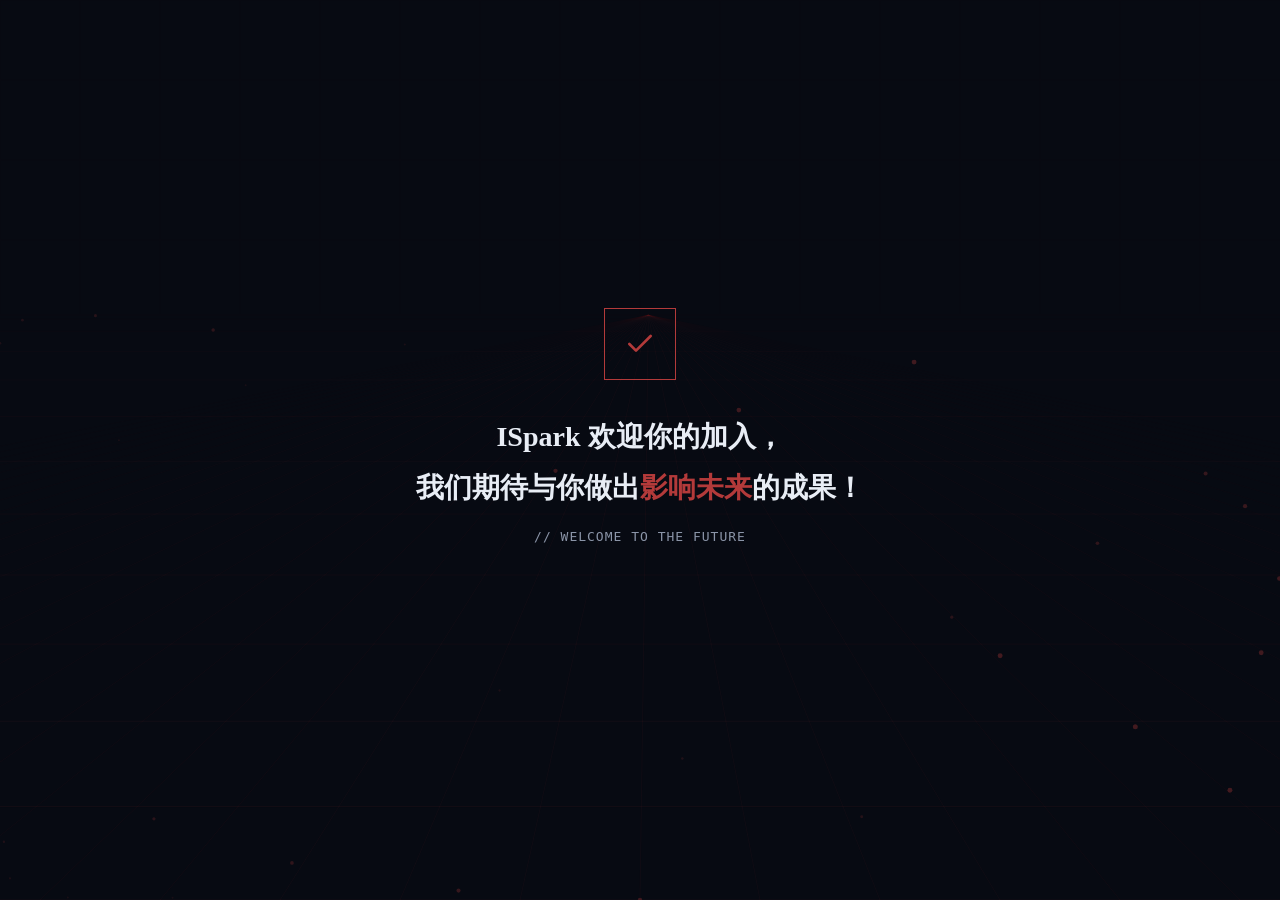
==== accept.html @ aa2bd3c0 "Add standalone offer response pages" ====
<!DOCTYPE html>
<html lang="zh-CN">
<head>
  <meta charset="UTF-8">
  <meta name="viewport" content="width=device-width,initial-scale=1">
  <title>接受 Offer - ISpark Offer Letter</title>
  <link rel="stylesheet" href="https://miaoda.feishu.cn/fonts/css2?family=Noto+Serif+SC:wght@400;600;700;900&family=Noto+Sans+SC:wght@300;400;500;700&family=JetBrains+Mono:wght@400;500&display=swap">
  <link rel="stylesheet" href="./result-page.css">
  <meta name="description" content="ISpark Offer 接受确认">
</head>
<body>
  <canvas id="grid-canvas"></canvas>
  <main class="result-view">
    <div class="result-icon accept"><svg viewBox="0 0 24 24" fill="none" stroke-width="2" stroke-linecap="round" stroke-linejoin="round"><path d="M20 6L9 17l-5-5"></path></svg></div>
    <div class="result-text">ISpark 欢迎你的加入，<br>我们期待与你做出<span class="accent-word">影响未来</span>的成果！</div>
    <div class="result-sub">// WELCOME TO THE FUTURE</div>
  </main>
  <script src="./background.js"></script>
</body>
</html>
---- result-page.css ----
:root {
  --bg-deep: #070A12;
  --ink: #E8EDF5;
  --ink-dim: #8B95A8;
  --accent: #B33A3A;
  --gold: #E8B84B;
  --line: rgba(179, 58, 58, 0.18);
}

* {
  box-sizing: border-box;
  margin: 0;
  padding: 0;
}

html,
body {
  min-height: 100%;
  overflow-x: hidden;
  background: var(--bg-deep);
  color: var(--ink);
  font-family: 'Noto Sans SC', -apple-system, BlinkMacSystemFont, 'Segoe UI', sans-serif;
}

#grid-canvas {
  position: fixed;
  inset: 0;
  width: 100%;
  height: 100%;
  z-index: 0;
  pointer-events: none;
}

.result-view {
  position: relative;
  z-index: 1;
  min-height: 100vh;
  display: flex;
  flex-direction: column;
  align-items: center;
  justify-content: center;
  text-align: center;
  padding: 48px 24px;
  animation: fadeIn .5s ease;
}

@keyframes fadeIn {
  from {
    opacity: 0;
    transform: translateY(12px);
  }

  to {
    opacity: 1;
    transform: translateY(0);
  }
}

.result-icon {
  width: 72px;
  height: 72px;
  margin-bottom: 32px;
  display: flex;
  align-items: center;
  justify-content: center;
  border: 1px solid var(--line);
}

.result-icon svg {
  width: 32px;
  height: 32px;
}

.result-icon.accept {
  border-color: var(--accent);
}

.result-icon.accept svg {
  stroke: var(--accent);
}

.result-icon.think {
  border-color: var(--gold);
}

.result-icon.think svg {
  stroke: var(--gold);
}

.result-icon.reject {
  border-color: rgba(255, 140, 140, .3);
}

.result-icon.reject svg {
  stroke: #FF8888;
}

.result-text {
  max-width: 560px;
  margin-bottom: 16px;
  color: var(--ink);
  font-family: 'Noto Serif SC', serif;
  font-size: clamp(20px, 3.5vw, 28px);
  font-weight: 600;
  line-height: 1.8;
}

.accent-word {
  color: var(--accent);
}

.result-sub {
  margin-bottom: 48px;
  color: var(--ink-dim);
  font-family: 'JetBrains Mono', monospace;
  font-size: 13px;
  letter-spacing: 1px;
}

.btn-back {
  display: inline-block;
  padding: 12px 36px;
  background: transparent;
  border: 1px solid var(--line);
  color: var(--ink-dim);
  font-family: 'Noto Sans SC', sans-serif;
  font-size: 14px;
  letter-spacing: 1px;
  text-decoration: none;
  transition: all .25s ease;
}

.btn-back:hover {
  border-color: var(--accent);
  color: var(--accent);
}

@media (prefers-reduced-motion: reduce) {
  .result-view,
  .btn-back {
    animation: none;
    transition: none;
  }
}
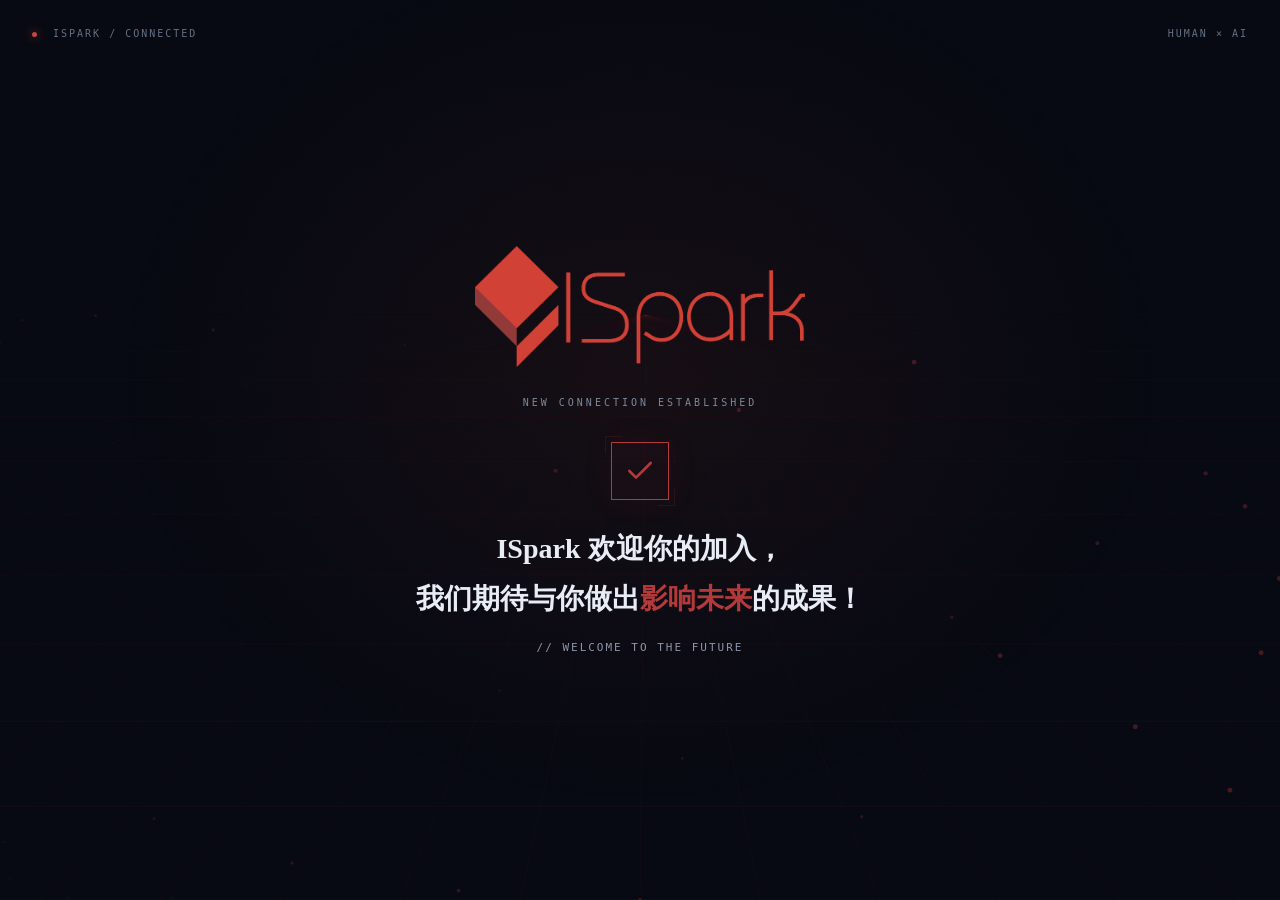
==== commit 01a4e4e9: "Enhance accept page with permanent logo and analog glitch effects" ====
--- a/accept.html
+++ b/accept.html
@@ -7,14 +7,20 @@
   <link rel="stylesheet" href="https://miaoda.feishu.cn/fonts/css2?family=Noto+Serif+SC:wght@400;600;700;900&family=Noto+Sans+SC:wght@300;400;500;700&family=JetBrains+Mono:wght@400;500&display=swap">
   <link rel="stylesheet" href="./result-page.css">
   <meta name="description" content="ISpark Offer 接受确认">
+  <link rel="stylesheet" href="./accept-effects.css">
 </head>
-<body>
+<body class="accept-page">
   <canvas id="grid-canvas"></canvas>
+  <div class="signal-hud" aria-hidden="true"><span><i></i> ISPARK / CONNECTED</span><span>HUMAN × AI</span></div>
+  <canvas id="glitch-canvas" aria-hidden="true"></canvas>
   <main class="result-view">
+    <img class="brand-logo" src="./assets/ispark-logo.png" alt="ISpark" width="1600" height="586">
+    <div class="connection-label" aria-hidden="true">NEW CONNECTION ESTABLISHED</div>
     <div class="result-icon accept"><svg viewBox="0 0 24 24" fill="none" stroke-width="2" stroke-linecap="round" stroke-linejoin="round"><path d="M20 6L9 17l-5-5"></path></svg></div>
     <div class="result-text">ISpark 欢迎你的加入，<br>我们期待与你做出<span class="accent-word">影响未来</span>的成果！</div>
     <div class="result-sub">// WELCOME TO THE FUTURE</div>
   </main>
   <script src="./background.js"></script>
+  <script src="./accept-effects.js"></script>
 </body>
 </html>
--- a/accept-effects.css
+++ b/accept-effects.css
@@ -0,0 +1,21 @@
+.accept-page { background: #070a12; }
+.accept-page::before { content: ''; position: fixed; inset: 0; pointer-events: none; background: radial-gradient(ellipse at 50% 42%, rgba(179,58,58,.09), transparent 58%); }
+.brand-logo { width: clamp(190px, 28vw, 330px); height: auto; margin-bottom: 30px; }
+.connection-label { font: 10px 'JetBrains Mono', monospace; letter-spacing: 3px; color: #7c899b; margin-bottom: 34px; }
+.accept-page .result-icon { width: 58px; height: 58px; position: relative; margin-bottom: 24px; background: rgba(179,58,58,.04); box-shadow: 0 0 32px rgba(179,58,58,.08); }
+.accept-page .result-icon::after { content: ''; position: absolute; inset: -7px; border: 1px solid rgba(179,58,58,.15); clip-path: polygon(0 0,25% 0,25% 2%,2% 2%,2% 25%,0 25%,0 0,100% 100%,75% 100%,75% 98%,98% 98%,98% 75%,100% 75%,100% 100%); }
+.accept-page .result-sub { font-size: 11px; letter-spacing: 2px; margin-bottom: 0; }
+.signal-hud { position: fixed; top: 28px; left: 32px; right: 32px; display: flex; justify-content: space-between; z-index: 2; color: #637084; font: 10px 'JetBrains Mono', monospace; letter-spacing: 2px; pointer-events: none; }
+.signal-hud i { display: inline-block; width: 5px; height: 5px; background: #be4a44; border-radius: 50%; margin-right: 8px; box-shadow: 0 0 10px #b33a3a; }
+#glitch-canvas { position: fixed; inset: 0; width: 100%; height: 100%; z-index: 3; pointer-events: none; }
+.accept-page.is-glitching .result-view { animation: signal-break .42s steps(1) both; }
+@keyframes signal-break {
+  0%, 100% { transform: translate(0); filter: none; }
+  12% { transform: translate(-5px,1px); filter: drop-shadow(3px 0 rgba(80,190,220,.65)) drop-shadow(-3px 0 rgba(230,65,65,.65)); }
+  28% { transform: translate(4px,-1px); clip-path: inset(0 0 2% 0); }
+  42% { transform: translate(-2px,0); filter: drop-shadow(5px 0 rgba(80,190,220,.5)); }
+  60% { transform: translate(3px,1px); filter: drop-shadow(-4px 0 rgba(230,65,65,.65)); }
+  78% { transform: translate(0); filter: none; }
+}
+@media (max-width: 600px) { .signal-hud { top: 22px; left: 20px; right: 20px; font-size: 8px; letter-spacing: 1px; } .connection-label { font-size: 8px; letter-spacing: 2px; } .accept-page .result-view { min-height: 100svh; padding-top: 80px; padding-bottom: 64px; } }
+@media (prefers-reduced-motion: reduce) { .accept-page.is-glitching .result-view { animation: none; } #glitch-canvas { display: none; } }
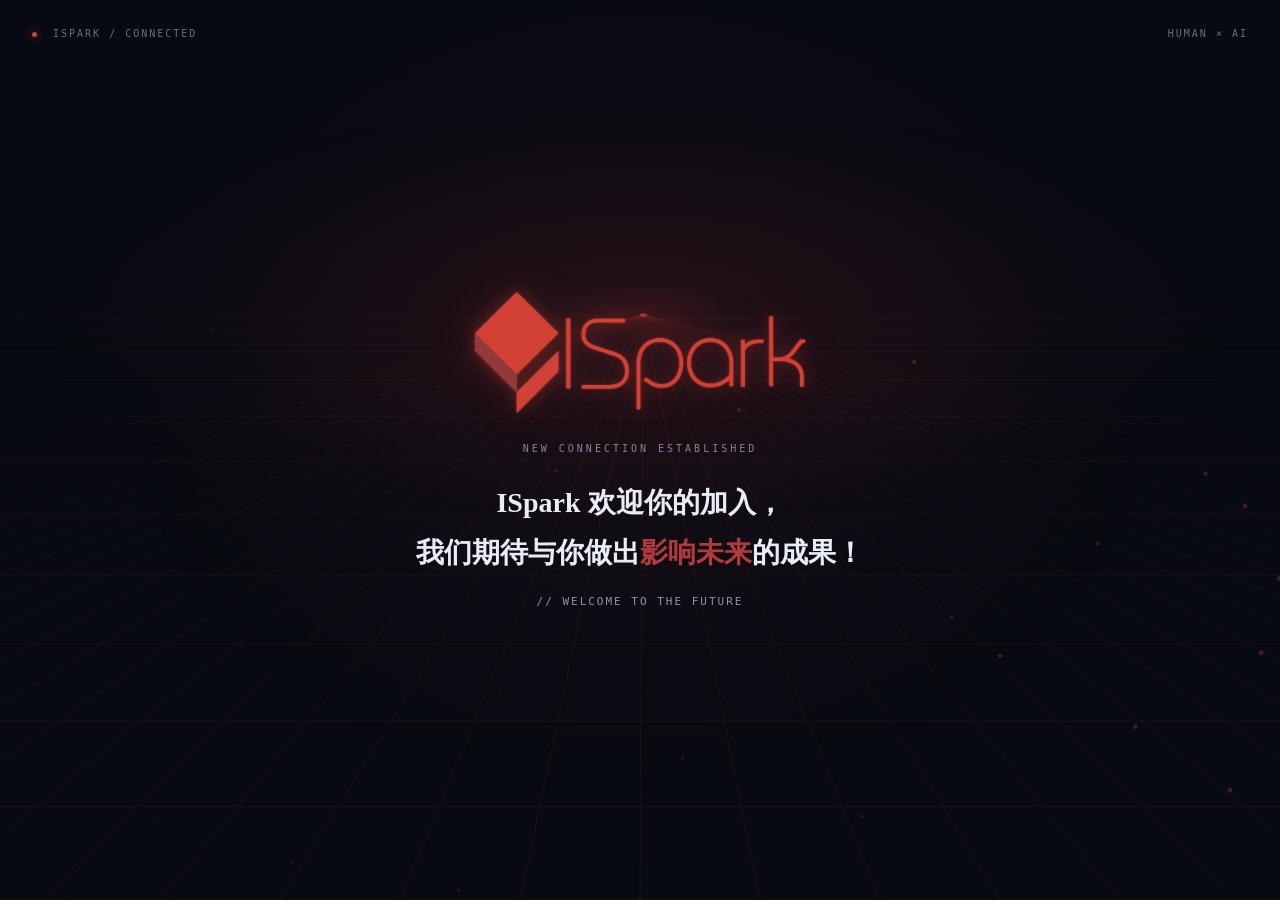
==== commit e1e13c69: "Remove confirmation icon and intensify random screen interference" ====
--- a/accept.html
+++ b/accept.html
@@ -16,7 +16,6 @@
   <main class="result-view">
     <img class="brand-logo" src="./assets/ispark-logo.png" alt="ISpark" width="1600" height="586">
     <div class="connection-label" aria-hidden="true">NEW CONNECTION ESTABLISHED</div>
-    <div class="result-icon accept"><svg viewBox="0 0 24 24" fill="none" stroke-width="2" stroke-linecap="round" stroke-linejoin="round"><path d="M20 6L9 17l-5-5"></path></svg></div>
     <div class="result-text">ISpark 欢迎你的加入，<br>我们期待与你做出<span class="accent-word">影响未来</span>的成果！</div>
     <div class="result-sub">// WELCOME TO THE FUTURE</div>
   </main>
--- a/accept-effects.css
+++ b/accept-effects.css
@@ -1,6 +1,6 @@
 .accept-page { background: #070a12; }
 .accept-page::before { content: ''; position: fixed; inset: 0; pointer-events: none; background: radial-gradient(ellipse at 50% 42%, rgba(179,58,58,.09), transparent 58%); }
-.brand-logo { width: clamp(190px, 28vw, 330px); height: auto; margin-bottom: 30px; }
+.brand-logo { width: clamp(190px, 28vw, 330px); height: auto; margin-bottom: 30px; filter: drop-shadow(0 0 1px rgba(207,63,51,.7)) drop-shadow(0 0 8px rgba(207,63,51,.35)) drop-shadow(0 0 22px rgba(207,63,51,.16)); }
 .connection-label { font: 10px 'JetBrains Mono', monospace; letter-spacing: 3px; color: #7c899b; margin-bottom: 34px; }
 .accept-page .result-icon { width: 58px; height: 58px; position: relative; margin-bottom: 24px; background: rgba(179,58,58,.04); box-shadow: 0 0 32px rgba(179,58,58,.08); }
 .accept-page .result-icon::after { content: ''; position: absolute; inset: -7px; border: 1px solid rgba(179,58,58,.15); clip-path: polygon(0 0,25% 0,25% 2%,2% 2%,2% 25%,0 25%,0 0,100% 100%,75% 100%,75% 98%,98% 98%,98% 75%,100% 75%,100% 100%); }
@@ -8,14 +8,10 @@
 .signal-hud { position: fixed; top: 28px; left: 32px; right: 32px; display: flex; justify-content: space-between; z-index: 2; color: #637084; font: 10px 'JetBrains Mono', monospace; letter-spacing: 2px; pointer-events: none; }
 .signal-hud i { display: inline-block; width: 5px; height: 5px; background: #be4a44; border-radius: 50%; margin-right: 8px; box-shadow: 0 0 10px #b33a3a; }
 #glitch-canvas { position: fixed; inset: 0; width: 100%; height: 100%; z-index: 3; pointer-events: none; }
-.accept-page.is-glitching .result-view { animation: signal-break .42s steps(1) both; }
-@keyframes signal-break {
-  0%, 100% { transform: translate(0); filter: none; }
-  12% { transform: translate(-5px,1px); filter: drop-shadow(3px 0 rgba(80,190,220,.65)) drop-shadow(-3px 0 rgba(230,65,65,.65)); }
-  28% { transform: translate(4px,-1px); clip-path: inset(0 0 2% 0); }
-  42% { transform: translate(-2px,0); filter: drop-shadow(5px 0 rgba(80,190,220,.5)); }
-  60% { transform: translate(3px,1px); filter: drop-shadow(-4px 0 rgba(230,65,65,.65)); }
-  78% { transform: translate(0); filter: none; }
-}
 @media (max-width: 600px) { .signal-hud { top: 22px; left: 20px; right: 20px; font-size: 8px; letter-spacing: 1px; } .connection-label { font-size: 8px; letter-spacing: 2px; } .accept-page .result-view { min-height: 100svh; padding-top: 80px; padding-bottom: 64px; } }
 @media (prefers-reduced-motion: reduce) { .accept-page.is-glitching .result-view { animation: none; } #glitch-canvas { display: none; } }
+
+/* Keep the logo anchored while bringing the welcome copy into the removed icon space. */
+.accept-page .result-view { transform: translateY(-41px); }
+.accept-page .brand-logo { margin-top: 82px; }
+.accept-page .connection-label { margin-bottom: 24px; }
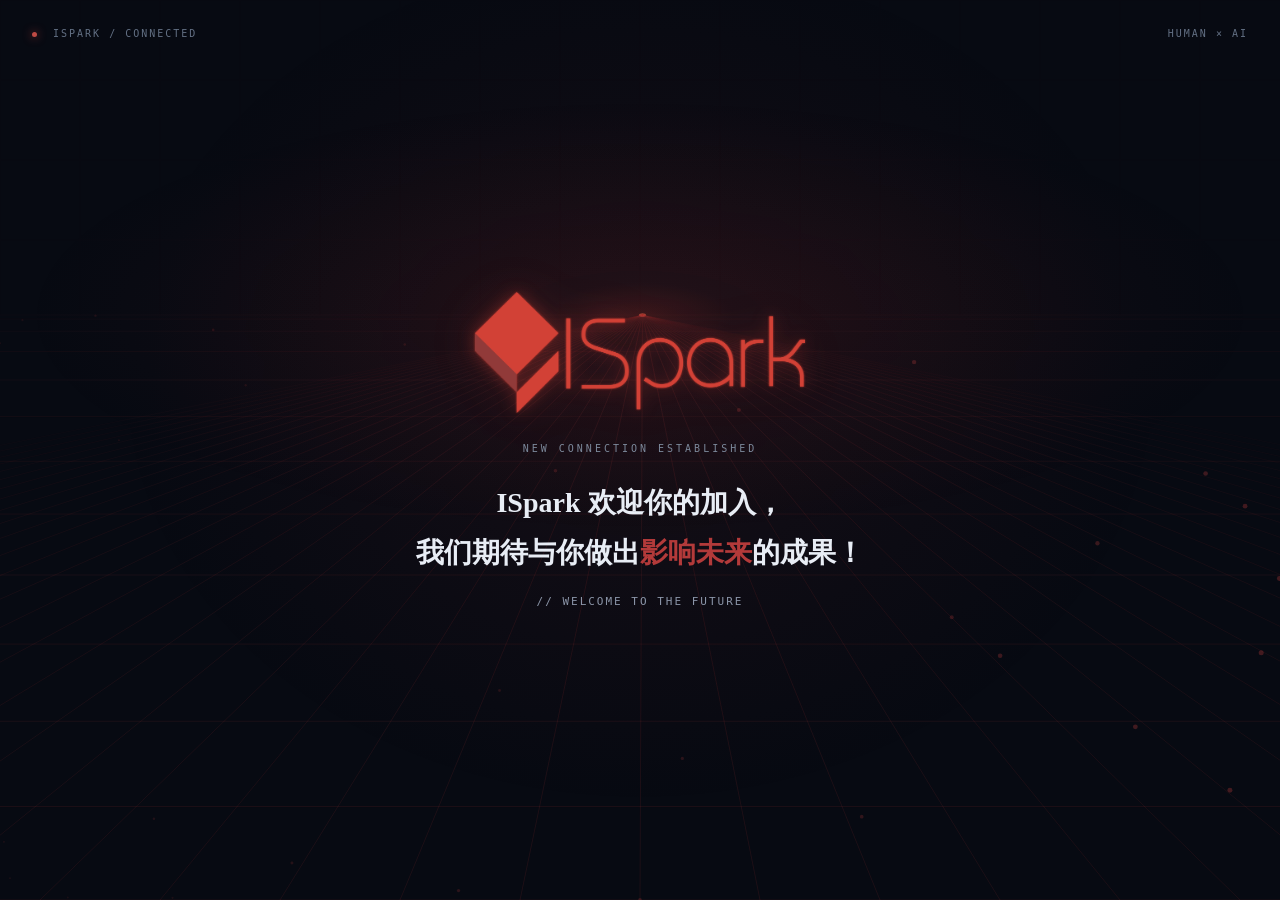
==== commit 3f765211: "Add transient pixel displacement and increase irregular fault activity" ====
--- a/accept.html
+++ b/accept.html
@@ -10,6 +10,14 @@
   <link rel="stylesheet" href="./accept-effects.css">
 </head>
 <body class="accept-page">
+  <svg width="0" height="0" aria-hidden="true" style="position:absolute;pointer-events:none">
+    <defs>
+      <filter id="signal-warp" x="-20%" y="-20%" width="140%" height="140%" color-interpolation-filters="sRGB">
+        <feTurbulence id="warp-noise" type="turbulence" baseFrequency="0.002 0.09" numOctaves="1" seed="1" result="noise"/>
+        <feDisplacementMap id="warp-displacement" in="SourceGraphic" in2="noise" scale="0" xChannelSelector="R" yChannelSelector="G"/>
+      </filter>
+    </defs>
+  </svg>
   <canvas id="grid-canvas"></canvas>
   <div class="signal-hud" aria-hidden="true"><span><i></i> ISPARK / CONNECTED</span><span>HUMAN × AI</span></div>
   <canvas id="glitch-canvas" aria-hidden="true"></canvas>
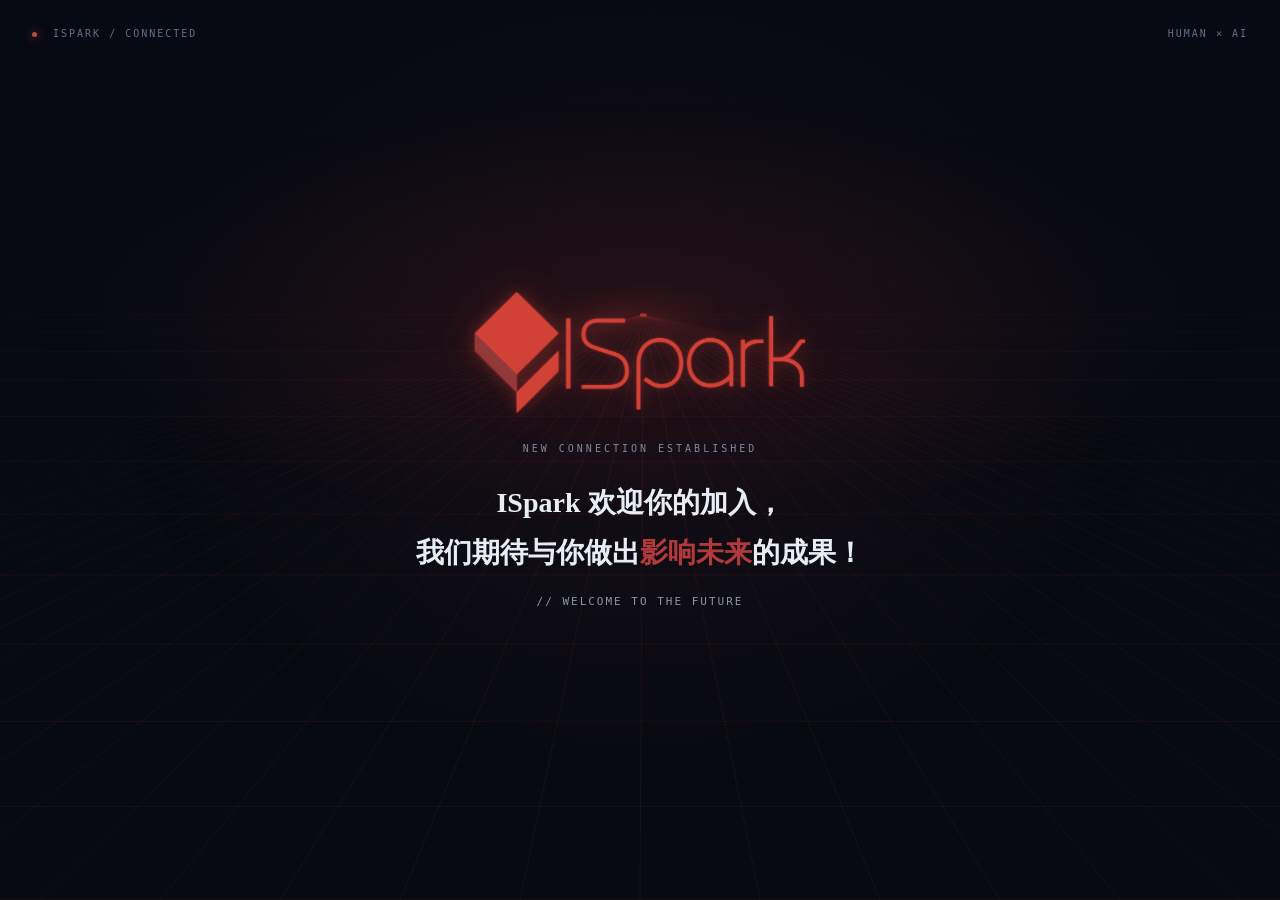
==== commit 3778a2ab: "Keep only wave and horizontal tear displacement; remove all noise overlays" ====
--- a/accept.html
+++ b/accept.html
@@ -14,20 +14,23 @@
     <defs>
       <filter id="signal-warp" x="-20%" y="-20%" width="140%" height="140%" color-interpolation-filters="sRGB">
         <feTurbulence id="warp-noise" type="turbulence" baseFrequency="0.002 0.09" numOctaves="1" seed="1" result="noise"/>
-        <feDisplacementMap id="warp-displacement" in="SourceGraphic" in2="noise" scale="0" xChannelSelector="R" yChannelSelector="G"/>
+        <feComponentTransfer in="noise" result="horizontal-noise">
+          <feFuncR id="warp-profile" type="identity"/>
+          <feFuncG type="linear" slope="0" intercept="0.5"/>
+        </feComponentTransfer>
+        <feDisplacementMap id="warp-displacement" in="SourceGraphic" in2="horizontal-noise" scale="0" xChannelSelector="R" yChannelSelector="G"/>
       </filter>
     </defs>
   </svg>
   <canvas id="grid-canvas"></canvas>
   <div class="signal-hud" aria-hidden="true"><span><i></i> ISPARK / CONNECTED</span><span>HUMAN × AI</span></div>
-  <canvas id="glitch-canvas" aria-hidden="true"></canvas>
   <main class="result-view">
     <img class="brand-logo" src="./assets/ispark-logo.png" alt="ISpark" width="1600" height="586">
     <div class="connection-label" aria-hidden="true">NEW CONNECTION ESTABLISHED</div>
     <div class="result-text">ISpark 欢迎你的加入，<br>我们期待与你做出<span class="accent-word">影响未来</span>的成果！</div>
     <div class="result-sub">// WELCOME TO THE FUTURE</div>
   </main>
-  <script src="./background.js"></script>
-  <script src="./accept-effects.js"></script>
+  <script src="./background.js?v=20261015-clean"></script>
+  <script src="./accept-effects.js?v=20261015-wave-tear-only"></script>
 </body>
 </html>
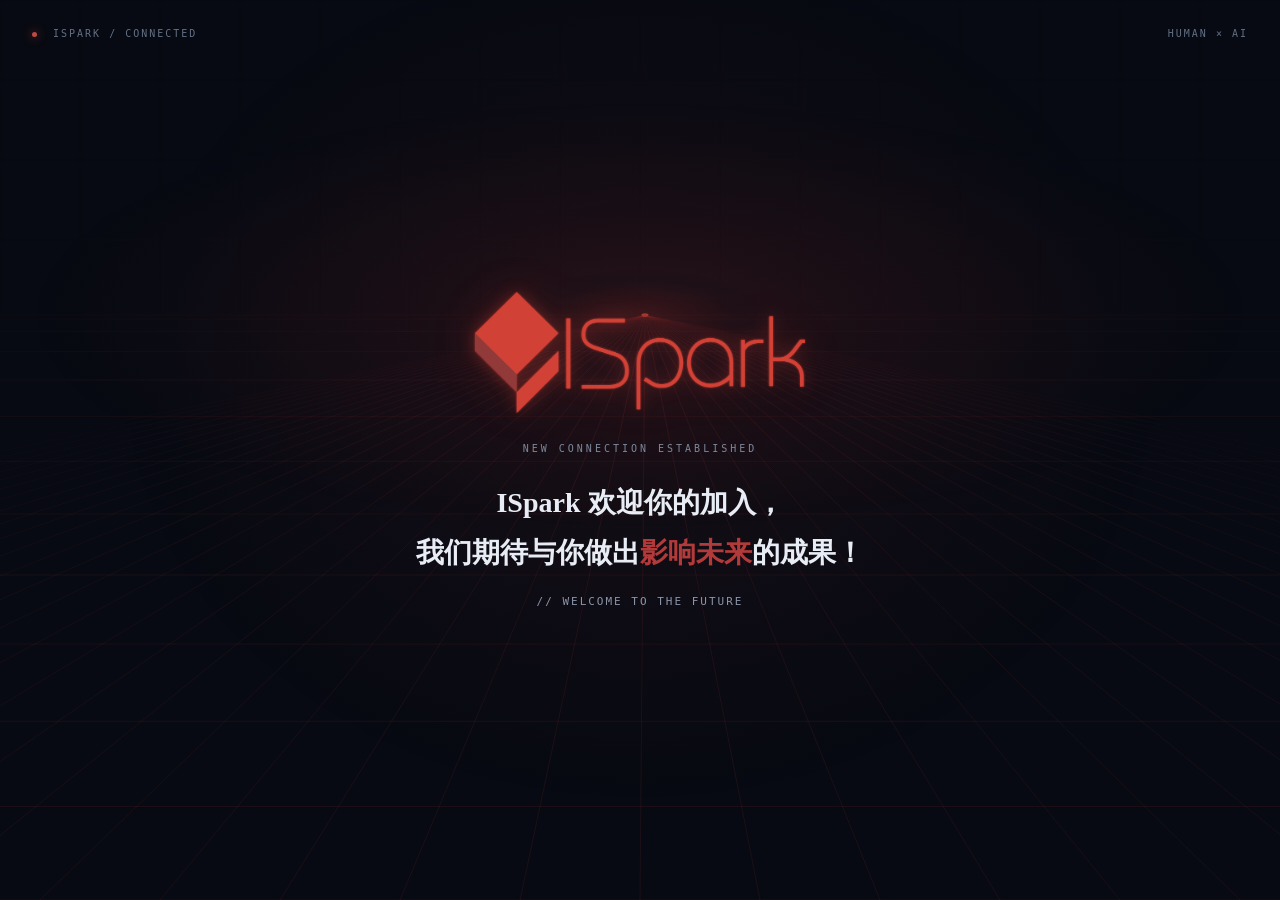
==== commit 77c0b6ea: "Limit stronger wave and tear effects to logo only" ====
--- a/accept.html
+++ b/accept.html
@@ -7,12 +7,12 @@
   <link rel="stylesheet" href="https://miaoda.feishu.cn/fonts/css2?family=Noto+Serif+SC:wght@400;600;700;900&family=Noto+Sans+SC:wght@300;400;500;700&family=JetBrains+Mono:wght@400;500&display=swap">
   <link rel="stylesheet" href="./result-page.css">
   <meta name="description" content="ISpark Offer 接受确认">
-  <link rel="stylesheet" href="./accept-effects.css">
+  <link rel="stylesheet" href="./accept-effects.css?v=20261015-logo-warp-strong">
 </head>
 <body class="accept-page">
   <svg width="0" height="0" aria-hidden="true" style="position:absolute;pointer-events:none">
     <defs>
-      <filter id="signal-warp" x="-20%" y="-20%" width="140%" height="140%" color-interpolation-filters="sRGB">
+      <filter id="signal-warp" x="-60%" y="-40%" width="220%" height="180%" color-interpolation-filters="sRGB">
         <feTurbulence id="warp-noise" type="turbulence" baseFrequency="0.002 0.09" numOctaves="1" seed="1" result="noise"/>
         <feComponentTransfer in="noise" result="horizontal-noise">
           <feFuncR id="warp-profile" type="identity"/>
@@ -25,12 +25,14 @@
   <canvas id="grid-canvas"></canvas>
   <div class="signal-hud" aria-hidden="true"><span><i></i> ISPARK / CONNECTED</span><span>HUMAN × AI</span></div>
   <main class="result-view">
+    <div class="logo-signal">
     <img class="brand-logo" src="./assets/ispark-logo.png" alt="ISpark" width="1600" height="586">
+    </div>
     <div class="connection-label" aria-hidden="true">NEW CONNECTION ESTABLISHED</div>
     <div class="result-text">ISpark 欢迎你的加入，<br>我们期待与你做出<span class="accent-word">影响未来</span>的成果！</div>
     <div class="result-sub">// WELCOME TO THE FUTURE</div>
   </main>
   <script src="./background.js?v=20261015-clean"></script>
-  <script src="./accept-effects.js?v=20261015-wave-tear-only"></script>
+  <script src="./accept-effects.js?v=20261015-logo-warp-strong"></script>
 </body>
 </html>
--- a/accept-effects.css
+++ b/accept-effects.css
@@ -15,3 +15,5 @@
 .accept-page .result-view { transform: translateY(-41px); }
 .accept-page .brand-logo { margin-top: 82px; }
 .accept-page .connection-label { margin-bottom: 24px; }
+
+.logo-signal { display: flex; flex: 0 0 auto; justify-content: center; }
